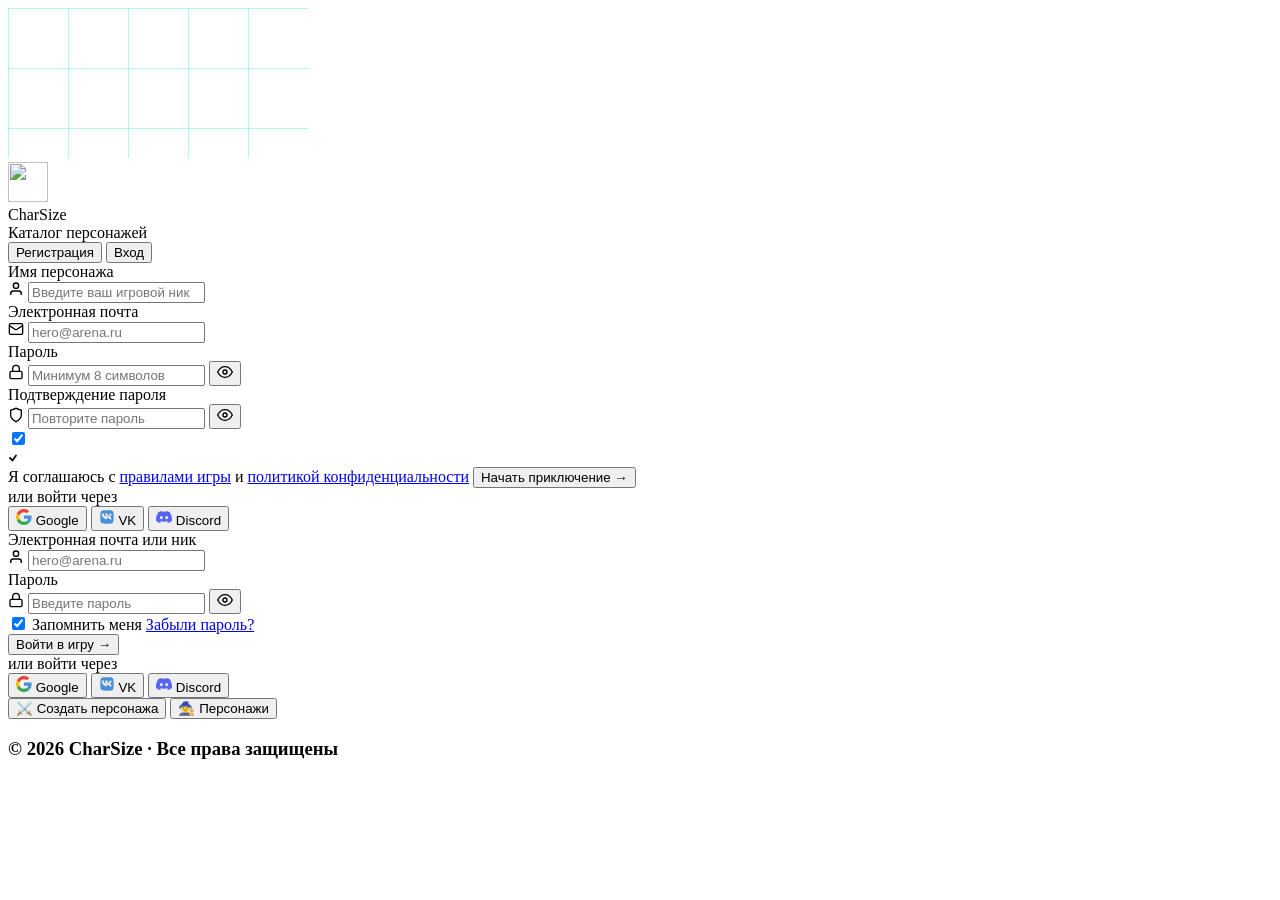
==== index.html @ e8bac0ee "first commit" ====
<!doctype html>
<html lang="en">
  <head>
    <meta charset="UTF-8" />
    <meta name="viewport" content="width=device-width, initial-scale=1.0" />
    <title>CharSize - регистрация</title>
    <link rel="preconnect" href="https://fonts.googleapis.com" />
    <link rel="icon" href="./icons/reg-icon.ico" />
    <link rel="preconnect" href="https://fonts.gstatic.com" crossorigin />
    <link
      href="https://fonts.googleapis.com/css2?family=Cinzel:wght@400;700;900&family=Raleway:wght@300;400;500;600;700&display=swap"
      rel="stylesheet"
    />
    <link rel="stylesheet" href="./styles/root.css" />
    <link rel="stylesheet" href="./styles/style.css" />
  </head>
  <body>
    <header></header>
    <main>
      <!-- Background layers -->
      <div class="bg-img"></div>
      <div class="orb orb-teal"></div>
      <div class="orb orb-purple"></div>
      <div class="orb orb-blue"></div>

      <svg class="grid-svg" xmlns="http://www.w3.org/2000/svg">
        <defs>
          <pattern id="g" width="60" height="60" patternUnits="userSpaceOnUse">
            <path
              d="M60 0L0 0 0 60"
              fill="none"
              stroke="#00e5b4"
              stroke-width=".6"
            />
          </pattern>
        </defs>
        <rect width="100%" height="100%" fill="url(#g)" />
      </svg>

      <!-- Main page -->
      <div class="page">
        <!-- Logo -->
        <div class="logo-wrap">
          <div class="logo-icon">
            <img src="./images/logo.png" alt="" width="40" height="40" />
          </div>
          <div class="logo-title">CharSize</div>
          <div class="logo-sub">Каталог персонажей</div>
        </div>

        <!-- Card -->
        <div class="card">
          <!-- Tabs -->
          <div class="tabs">
            <button class="tab-btn active" data-tab="register">
              Регистрация
            </button>
            <button class="tab-btn" data-tab="login">Вход</button>
          </div>

          <!-- Forms -->
          <div class="form-body">
            <!-- Register panel -->
            <div class="form-panel active" id="panel-register">
              <form onsubmit="return false;">
                <div class="form-group">
                  <label class="form-label">Имя персонажа</label>
                  <div class="input-wrap">
                    <span class="input-icon">
                      <svg
                        width="16"
                        height="16"
                        fill="none"
                        stroke="currentColor"
                        stroke-width="2"
                        viewBox="0 0 24 24"
                      >
                        <path d="M20 21v-2a4 4 0 0 0-4-4H8a4 4 0 0 0-4 4v2" />
                        <circle cx="12" cy="7" r="4" />
                      </svg>
                    </span>
                    <input
                      class="form-input"
                      type="text"
                      placeholder="Введите ваш игровой ник"
                    />
                  </div>
                </div>

                <div class="form-group">
                  <label class="form-label">Электронная почта</label>
                  <div class="input-wrap">
                    <span class="input-icon">
                      <svg
                        width="16"
                        height="16"
                        fill="none"
                        stroke="currentColor"
                        stroke-width="2"
                        viewBox="0 0 24 24"
                      >
                        <rect x="2" y="4" width="20" height="16" rx="2" />
                        <path d="m22 7-8.97 5.7a1.94 1.94 0 0 1-2.06 0L2 7" />
                      </svg>
                    </span>
                    <input
                      class="form-input"
                      type="email"
                      placeholder="hero@arena.ru"
                    />
                  </div>
                </div>

                <div class="form-group">
                  <label class="form-label">Пароль</label>
                  <div class="input-wrap">
                    <span class="input-icon">
                      <svg
                        width="16"
                        height="16"
                        fill="none"
                        stroke="currentColor"
                        stroke-width="2"
                        viewBox="0 0 24 24"
                      >
                        <rect x="3" y="11" width="18" height="11" rx="2" />
                        <path d="M7 11V7a5 5 0 0 1 10 0v4" />
                      </svg>
                    </span>
                    <input
                      class="form-input"
                      type="password"
                      id="reg-pass"
                      placeholder="Минимум 8 символов"
                    />
                    <button
                      type="button"
                      class="input-eye"
                      onclick="togglePass('reg-pass', this)"
                    >
                      <svg
                        class="eye-off"
                        width="16"
                        height="16"
                        fill="none"
                        stroke="currentColor"
                        stroke-width="2"
                        viewBox="0 0 24 24"
                      >
                        <path d="M1 12s4-8 11-8 11 8 11 8-4 8-11 8-11-8-11-8z" />
                        <circle cx="12" cy="12" r="3" />
                      </svg>
                    </button>
                  </div>
                </div>

                <div class="form-group">
                  <label class="form-label">Подтверждение пароля</label>
                  <div class="input-wrap">
                    <span class="input-icon">
                      <svg
                        width="16"
                        height="16"
                        fill="none"
                        stroke="currentColor"
                        stroke-width="2"
                        viewBox="0 0 24 24"
                      >
                        <path d="M12 22s8-4 8-10V5l-8-3-8 3v7c0 6 8 10 8 10z" />
                      </svg>
                    </span>
                    <input
                      class="form-input"
                      type="password"
                      id="reg-confirm"
                      placeholder="Повторите пароль"
                    />
                    <button
                      type="button"
                      class="input-eye"
                      onclick="togglePass('reg-confirm', this)"
                    >
                      <svg
                        class="eye-off"
                        width="16"
                        height="16"
                        fill="none"
                        stroke="currentColor"
                        stroke-width="2"
                        viewBox="0 0 24 24"
                      >
                        <path d="M1 12s4-8 11-8 11 8 11 8-4 8-11 8-11-8-11-8z" />
                        <circle cx="12" cy="12" r="3" />
                      </svg>
                    </button>
                  </div>
                </div>

                <label class="check-label">
                  <input type="checkbox" checked />
                  <div class="check-box">
                    <svg width="10" height="10" viewBox="0 0 10 10" fill="none">
                      <path
                        d="M2 5l2.5 2.5L8 2.5"
                        stroke="#0f0c1a"
                        stroke-width="1.8"
                        stroke-linecap="round"
                        stroke-linejoin="round"
                      />
                    </svg>
                  </div>
                  <span class="check-text">
                    Я соглашаюсь с <a href="#">правилами игры</a> и
                    <a href="#">политикой конфиденциальности</a>
                  </span>
                </label>

                <button type="submit" class="btn-primary">
                  Начать приключение →
                </button>

                <div class="divider">
                  <div class="divider-line"></div>
                  <span class="divider-text">или войти через</span>
                  <div class="divider-line"></div>
                </div>

                <div class="socials">
                  <button type="button" class="btn-social">
                    <svg width="16" height="16" viewBox="0 0 24 24">
                      <path
                        fill="#EA4335"
                        d="M5.266 9.765A7.077 7.077 0 0 1 12 4.909c1.69 0 3.218.6 4.418 1.582L19.91 3C17.782 1.145 15.055 0 12 0 7.27 0 3.198 2.698 1.24 6.65l4.026 3.115Z"
                      />
                      <path
                        fill="#34A853"
                        d="M16.04 18.013c-1.09.703-2.474 1.078-4.04 1.078a7.077 7.077 0 0 1-6.723-4.823l-4.04 3.067A11.965 11.965 0 0 0 12 24c2.933 0 5.735-1.043 7.834-3l-3.793-2.987Z"
                      />
                      <path
                        fill="#4A90D9"
                        d="M19.834 21c2.195-2.048 3.62-5.096 3.62-9 0-.71-.109-1.473-.272-2.182H12v4.637h6.436c-.317 1.559-1.17 2.766-2.395 3.558L19.834 21Z"
                      />
                      <path
                        fill="#FBBC05"
                        d="M5.277 14.268A7.12 7.12 0 0 1 4.909 12c0-.782.125-1.533.357-2.235L1.24 6.65A11.934 11.934 0 0 0 0 12c0 1.92.445 3.73 1.237 5.335l4.04-3.067Z"
                      />
                    </svg>
                    Google
                  </button>
                  <button type="button" class="btn-social">
                    <svg
                      width="16"
                      height="16"
                      viewBox="0 0 24 24"
                      fill="#4a90d9"
                    >
                      <path
                        d="M15.07 2H8.93C3.33 2 2 3.33 2 8.93v6.14C2 20.67 3.33 22 8.93 22h6.14C20.67 22 22 20.67 22 15.07V8.93C22 3.33 20.67 2 15.07 2zm2.88 13.27h-1.64c-.62 0-.81-.5-1.92-1.62-1-.93-1.43-1.05-1.67-1.05-.34 0-.44.1-.44.58v1.48c0 .42-.14.67-1.24.67-1.82 0-3.84-1.1-5.26-3.16C4.5 9.42 4 7.47 4 7.04c0-.23.1-.45.58-.45h1.64c.44 0 .6.2.77.65.83 2.42 2.22 4.54 2.8 4.54.22 0 .31-.1.31-.65V9c-.07-1.17-.68-1.27-.68-1.69 0-.21.17-.42.45-.42h2.58c.37 0 .5.2.5.63v3.4c0 .37.17.5.27.5.22 0 .4-.13.8-.53 1.23-1.38 2.1-3.5 2.1-3.5.12-.23.31-.45.75-.45h1.64c.49 0 .6.25.49.63-.2.94-2.1 3.6-2.1 3.6-.17.27-.23.4 0 .7.17.23.72.7 1.08 1.13.68.77 1.2 1.42 1.34 1.87.14.44-.08.67-.52.67z"
                      />
                    </svg>
                    VK
                  </button>
                  <button type="button" class="btn-social">
                    <svg
                      width="16"
                      height="16"
                      viewBox="0 0 24 24"
                      fill="#5865F2"
                    >
                      <path
                        d="M20.317 4.37a19.791 19.791 0 0 0-4.885-1.515.074.074 0 0 0-.079.037c-.21.375-.444.864-.608 1.25a18.27 18.27 0 0 0-5.487 0 12.64 12.64 0 0 0-.617-1.25.077.077 0 0 0-.079-.037A19.736 19.736 0 0 0 3.677 4.37a.07.07 0 0 0-.032.027C.533 9.046-.32 13.58.099 18.057a.082.082 0 0 0 .031.057 19.9 19.9 0 0 0 5.993 3.03.078.078 0 0 0 .084-.028c.462-.63.874-1.295 1.226-1.994a.076.076 0 0 0-.041-.106 13.107 13.107 0 0 1-1.872-.892.077.077 0 0 1-.008-.128 10.2 10.2 0 0 0 .372-.292.074.074 0 0 1 .077-.01c3.928 1.793 8.18 1.793 12.062 0a.074.074 0 0 1 .078.01c.12.098.246.198.373.292a.077.077 0 0 1-.006.127 12.299 12.299 0 0 1-1.873.892.077.077 0 0 0-.041.107c.36.698.772 1.362 1.225 1.993a.076.076 0 0 0 .084.028 19.839 19.839 0 0 0 6.002-3.03.077.077 0 0 0 .032-.054c.5-5.177-.838-9.674-3.549-13.66a.061.061 0 0 0-.031-.03zM8.02 15.33c-1.183 0-2.157-1.085-2.157-2.419 0-1.333.956-2.419 2.157-2.419 1.21 0 2.176 1.096 2.157 2.42 0 1.333-.956 2.418-2.157 2.418zm7.975 0c-1.183 0-2.157-1.085-2.157-2.419 0-1.333.955-2.419 2.157-2.419 1.21 0 2.176 1.096 2.157 2.42 0 1.333-.946 2.418-2.157 2.418z"
                      />
                    </svg>
                    Discord
                  </button>
                </div>
              </form>
            </div>
            <!-- /register panel -->

            <!-- Login panel -->
            <div class="form-panel" id="panel-login">
              <form onsubmit="return false;">
                <div class="form-group">
                  <label class="form-label">Электронная почта или ник</label>
                  <div class="input-wrap">
                    <span class="input-icon">
                      <svg
                        width="16"
                        height="16"
                        fill="none"
                        stroke="currentColor"
                        stroke-width="2"
                        viewBox="0 0 24 24"
                      >
                        <path d="M20 21v-2a4 4 0 0 0-4-4H8a4 4 0 0 0-4 4v2" />
                        <circle cx="12" cy="7" r="4" />
                      </svg>
                    </span>
                    <input
                      class="form-input"
                      type="text"
                      placeholder="hero@arena.ru"
                    />
                  </div>
                </div>

                <div class="form-group">
                  <label class="form-label">Пароль</label>
                  <div class="input-wrap">
                    <span class="input-icon">
                      <svg
                        width="16"
                        height="16"
                        fill="none"
                        stroke="currentColor"
                        stroke-width="2"
                        viewBox="0 0 24 24"
                      >
                        <rect x="3" y="11" width="18" height="11" rx="2" />
                        <path d="M7 11V7a5 5 0 0 1 10 0v4" />
                      </svg>
                    </span>
                    <input
                      class="form-input"
                      type="password"
                      id="login-pass"
                      placeholder="Введите пароль"
                    />
                    <button
                      type="button"
                      class="input-eye"
                      onclick="togglePass('login-pass', this)"
                    >
                      <svg
                        class="eye-off"
                        width="16"
                        height="16"
                        fill="none"
                        stroke="currentColor"
                        stroke-width="2"
                        viewBox="0 0 24 24"
                      >
                        <path d="M1 12s4-8 11-8 11 8 11 8-4 8-11 8-11-8-11-8z" />
                        <circle cx="12" cy="12" r="3" />
                      </svg>
                    </button>
                  </div>
                </div>

                <div class="form-meta">
                  <label class="remember-label">
                    <input type="checkbox" checked /> Запомнить меня
                  </label>
                  <a href="#" class="forgot-link">Забыли пароль?</a>
                </div>

                <button type="submit" class="btn-primary">Войти в игру →</button>

                <div class="divider">
                  <div class="divider-line"></div>
                  <span class="divider-text">или войти через</span>
                  <div class="divider-line"></div>
                </div>

                <div class="socials">
                  <button type="button" class="btn-social">
                    <svg width="16" height="16" viewBox="0 0 24 24">
                      <path
                        fill="#EA4335"
                        d="M5.266 9.765A7.077 7.077 0 0 1 12 4.909c1.69 0 3.218.6 4.418 1.582L19.91 3C17.782 1.145 15.055 0 12 0 7.27 0 3.198 2.698 1.24 6.65l4.026 3.115Z"
                      />
                      <path
                        fill="#34A853"
                        d="M16.04 18.013c-1.09.703-2.474 1.078-4.04 1.078a7.077 7.077 0 0 1-6.723-4.823l-4.04 3.067A11.965 11.965 0 0 0 12 24c2.933 0 5.735-1.043 7.834-3l-3.793-2.987Z"
                      />
                      <path
                        fill="#4A90D9"
                        d="M19.834 21c2.195-2.048 3.62-5.096 3.62-9 0-.71-.109-1.473-.272-2.182H12v4.637h6.436c-.317 1.559-1.17 2.766-2.395 3.558L19.834 21Z"
                      />
                      <path
                        fill="#FBBC05"
                        d="M5.277 14.268A7.12 7.12 0 0 1 4.909 12c0-.782.125-1.533.357-2.235L1.24 6.65A11.934 11.934 0 0 0 0 12c0 1.92.445 3.73 1.237 5.335l4.04-3.067Z"
                      />
                    </svg>
                    Google
                  </button>
                  <button type="button" class="btn-social">
                    <svg
                      width="16"
                      height="16"
                      viewBox="0 0 24 24"
                      fill="#4a90d9"
                    >
                      <path
                        d="M15.07 2H8.93C3.33 2 2 3.33 2 8.93v6.14C2 20.67 3.33 22 8.93 22h6.14C20.67 22 22 20.67 22 15.07V8.93C22 3.33 20.67 2 15.07 2zm2.88 13.27h-1.64c-.62 0-.81-.5-1.92-1.62-1-.93-1.43-1.05-1.67-1.05-.34 0-.44.1-.44.58v1.48c0 .42-.14.67-1.24.67-1.82 0-3.84-1.1-5.26-3.16C4.5 9.42 4 7.47 4 7.04c0-.23.1-.45.58-.45h1.64c.44 0 .6.2.77.65.83 2.42 2.22 4.54 2.8 4.54.22 0 .31-.1.31-.65V9c-.07-1.17-.68-1.27-.68-1.69 0-.21.17-.42.45-.42h2.58c.37 0 .5.2.5.63v3.4c0 .37.17.5.27.5.22 0 .4-.13.8-.53 1.23-1.38 2.1-3.5 2.1-3.5.12-.23.31-.45.75-.45h1.64c.49 0 .6.25.49.63-.2.94-2.1 3.6-2.1 3.6-.17.27-.23.4 0 .7.17.23.72.7 1.08 1.13.68.77 1.2 1.42 1.34 1.87.14.44-.08.67-.52.67z"
                      />
                    </svg>
                    VK
                  </button>
                  <button type="button" class="btn-social">
                    <svg
                      width="16"
                      height="16"
                      viewBox="0 0 24 24"
                      fill="#5865F2"
                    >
                      <path
                        d="M20.317 4.37a19.791 19.791 0 0 0-4.885-1.515.074.074 0 0 0-.079.037c-.21.375-.444.864-.608 1.25a18.27 18.27 0 0 0-5.487 0 12.64 12.64 0 0 0-.617-1.25.077.077 0 0 0-.079-.037A19.736 19.736 0 0 0 3.677 4.37a.07.07 0 0 0-.032.027C.533 9.046-.32 13.58.099 18.057a.082.082 0 0 0 .031.057 19.9 19.9 0 0 0 5.993 3.03.078.078 0 0 0 .084-.028c.462-.63.874-1.295 1.226-1.994a.076.076 0 0 0-.041-.106 13.107 13.107 0 0 1-1.872-.892.077.077 0 0 1-.008-.128 10.2 10.2 0 0 0 .372-.292.074.074 0 0 1 .077-.01c3.928 1.793 8.18 1.793 12.062 0a.074.074 0 0 1 .078.01c.12.098.246.198.373.292a.077.077 0 0 1-.006.127 12.299 12.299 0 0 1-1.873.892.077.077 0 0 0-.041.107c.36.698.772 1.362 1.225 1.993a.076.076 0 0 0 .084.028 19.839 19.839 0 0 0 6.002-3.03.077.077 0 0 0 .032-.054c.5-5.177-.838-9.674-3.549-13.66a.061.061 0 0 0-.031-.03zM8.02 15.33c-1.183 0-2.157-1.085-2.157-2.419 0-1.333.956-2.419 2.157-2.419 1.21 0 2.176 1.096 2.157 2.42 0 1.333-.956 2.418-2.157 2.418zm7.975 0c-1.183 0-2.157-1.085-2.157-2.419 0-1.333.955-2.419 2.157-2.419 1.21 0 2.176 1.096 2.157 2.42 0 1.333-.946 2.418-2.157 2.418z"
                      />
                    </svg>
                    Discord
                  </button>
                </div>
              </form>
            </div>
            <!-- /login panel -->
          </div>
          <!-- /form-body -->
        </div>
        <!-- /card -->

        <div class="bottom-nav">
          <button class="btn-create">⚔️ Создать персонажа</button>
          <button class="btn-chars">🧙 Персонажи</button>
        </div>
      </div>
      <!-- /page -->
    </main>
    <footer><h3>© 2026 CharSize · Все права защищены</h3></footer>
    <script src="register.js"></script>
  </body>
</html>
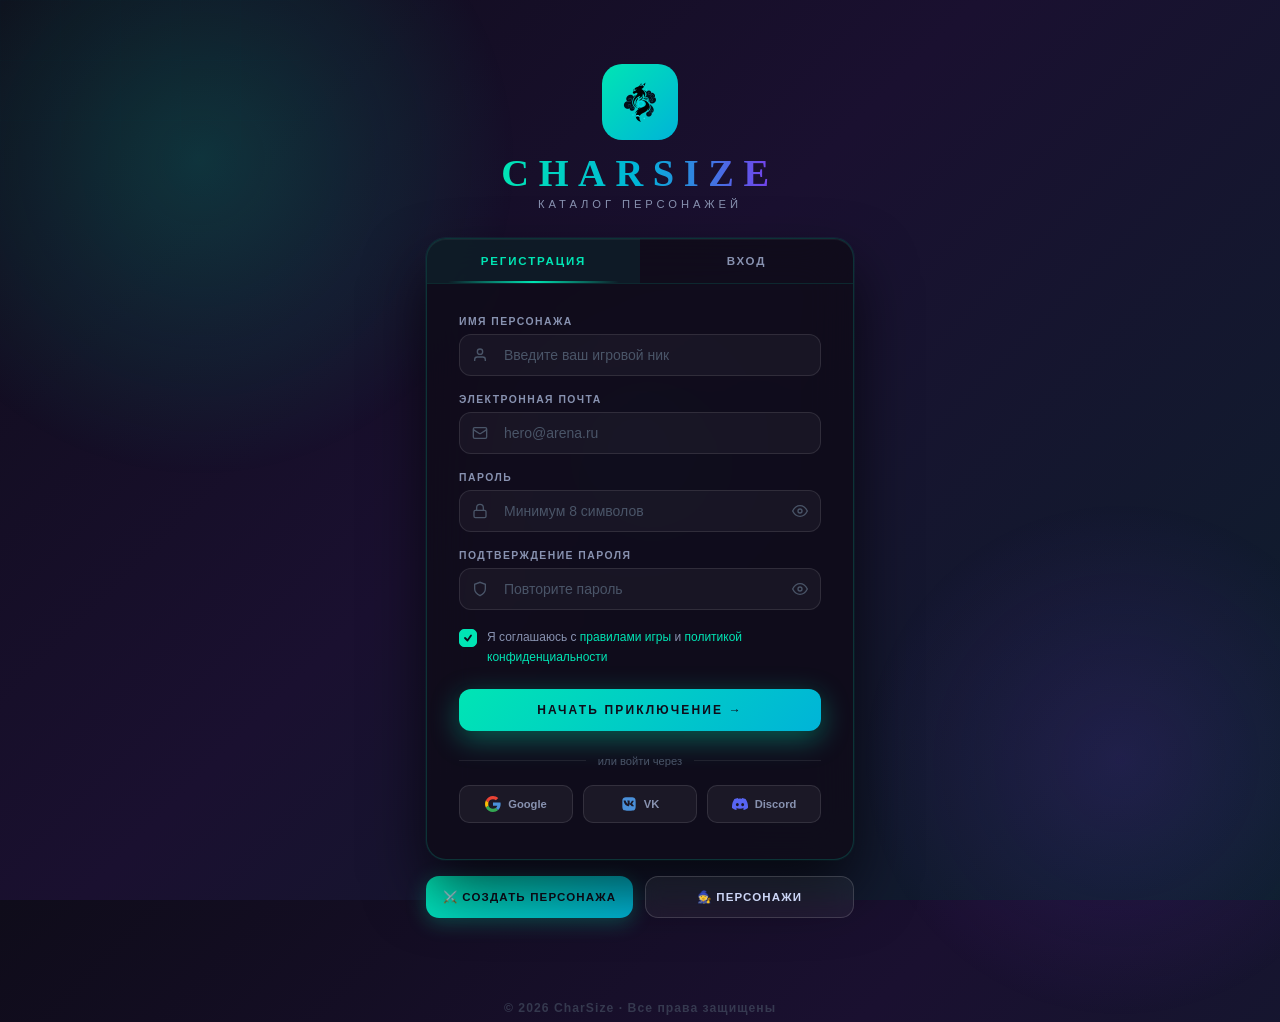
==== commit 523c3f20: "CharSer" ====
--- a/index.html
+++ b/index.html
@@ -5,14 +5,14 @@
     <meta name="viewport" content="width=device-width, initial-scale=1.0" />
     <title>CharSize - регистрация</title>
     <link rel="preconnect" href="https://fonts.googleapis.com" />
-    <link rel="icon" href="./icons/reg-icon.ico" />
+    <link rel="icon" href="./register/icons/reg-icon.ico" />
     <link rel="preconnect" href="https://fonts.gstatic.com" crossorigin />
     <link
       href="https://fonts.googleapis.com/css2?family=Cinzel:wght@400;700;900&family=Raleway:wght@300;400;500;600;700&display=swap"
       rel="stylesheet"
     />
-    <link rel="stylesheet" href="./styles/root.css" />
-    <link rel="stylesheet" href="./styles/style.css" />
+    <link rel="stylesheet" href="./register/styles/root.css" />
+    <link rel="stylesheet" href="./register/styles/style.css" />
   </head>
   <body>
     <header></header>
@@ -42,7 +42,7 @@
         <!-- Logo -->
         <div class="logo-wrap">
           <div class="logo-icon">
-            <img src="./images/logo.png" alt="" width="40" height="40" />
+            <img src="./register/images/logo.png" alt="" width="40" height="40" />
           </div>
           <div class="logo-title">CharSize</div>
           <div class="logo-sub">Каталог персонажей</div>
@@ -428,6 +428,6 @@
       <!-- /page -->
     </main>
     <footer><h3>© 2026 CharSize · Все права защищены</h3></footer>
-    <script src="register.js"></script>
+    <script src="./register/register.js"></script>
   </body>
 </html>
--- a/register/styles/root.css
+++ b/register/styles/root.css
@@ -0,0 +1,36 @@
+*,
+*::before,
+*::after {
+  box-sizing: border-box;
+  margin: 0;
+  padding: 0;
+}
+
+:root {
+  --teal: #00e5b4;
+  --teal2: #00b4d8;
+  --purple: #7c3aed;
+  --bg: #0f0c1a;
+  --card: rgba(15, 12, 26, 0.88);
+  --text: #ccd6f6;
+  --muted: #8892b0;
+  --faint: #4a5568;
+  --border: rgba(0, 229, 180, 0.18);
+}
+
+html,
+body {
+  height: 100%;
+}
+
+body {
+  min-height: 100vh;
+  display: flex;
+  flex-direction: column;          /* ← вертикально */
+  align-items: center;             /* центр по горизонтали */
+  background: linear-gradient(135deg, #0f0c1a 0%, #1a1030 45%, #0d1f2d 100%);
+  font-family: "Raleway", sans-serif;
+  color: var(--text);
+  overflow-x: hidden;
+  padding: 0;                      /* убери огромный padding */
+}
--- a/register/styles/style.css
+++ b/register/styles/style.css
@@ -0,0 +1,545 @@
+main {
+  width: 100%;
+  display: flex;
+  justify-content: center;
+  align-items: center;
+  padding: 40px 16px 16px;   /* меньше снизу */
+  position: relative;
+  z-index: 1;
+}
+
+footer {
+  width: 100%;
+  text-align: center;
+  padding: 8px 16px;          /* было 20px */
+  font-family: "Raleway", sans-serif;
+  font-size: 0.7rem;
+  font-weight: 300;
+  color: var(--faint);
+  letter-spacing: 0.12em;
+  opacity: 0.6;
+  position: relative;
+  z-index: 1;
+  line-height: 1;
+}
+
+/* ── Background layers ──────────────────────── */
+.bg-img {
+  position: fixed;
+  inset: 0;
+  background: url("/images/bg.jpg") center/cover no-repeat;
+  opacity: 0.22;
+  pointer-events: none;
+  z-index: 0;
+}
+
+.grid-svg {
+  position: fixed;
+  inset: 0;
+  opacity: 0.04;
+  pointer-events: none;
+  z-index: 0;
+}
+
+.orb {
+  position: fixed;
+  border-radius: 50%;
+  pointer-events: none;
+  z-index: 0;
+}
+.orb-teal {
+  width: 640px;
+  height: 640px;
+  top: -160px;
+  left: -120px;
+  background: radial-gradient(circle, var(--teal) 0%, transparent 70%);
+  opacity: 0.18;
+  animation: orbPulse 7s ease-in-out infinite;
+}
+.orb-purple {
+  width: 520px;
+  height: 520px;
+  bottom: -120px;
+  right: -100px;
+  background: radial-gradient(circle, var(--purple) 0%, transparent 70%);
+  opacity: 0.15;
+  animation: orbPulse 9s ease-in-out infinite reverse;
+}
+.orb-blue {
+  width: 320px;
+  height: 320px;
+  top: 50%;
+  left: 50%;
+  transform: translate(-50%, -50%);
+  background: radial-gradient(circle, #00b4d8 0%, transparent 70%);
+  opacity: 0.08;
+  animation: orbPulse 5s ease-in-out infinite;
+}
+
+@keyframes orbPulse {
+  0%,
+  100% {
+    transform: scale(1);
+  }
+  50% {
+    transform: scale(1.18);
+  }
+}
+
+/* ── Page wrapper ───────────────────────────── */
+.page {
+  position: relative;
+  z-index: 1;
+  width: 100%;
+  max-width: 460px;
+  padding: 24px 16px 40px;
+  animation: fadeUp 0.55s ease-out both;
+}
+
+@keyframes fadeUp {
+  from {
+    opacity: 0;
+    transform: translateY(28px);
+  }
+  to {
+    opacity: 1;
+    transform: translateY(0);
+  }
+}
+
+/* ── Logo ───────────────────────────────────── */
+.logo-wrap {
+  display: flex;
+  flex-direction: column;
+  align-items: center;
+  margin-bottom: 28px;
+}
+
+.logo-icon {
+  width: 76px;
+  height: 76px;
+  border-radius: 20px;
+  background: linear-gradient(135deg, var(--teal), var(--teal2));
+  display: flex;
+  align-items: center;
+  justify-content: center;
+  margin-bottom: 14px;
+}
+
+.logo-title {
+  font-family: "Cinzel", serif;
+  font-size: 2.4rem;
+  font-weight: 900;
+  letter-spacing: 0.25em;
+  text-transform: uppercase;
+  background: linear-gradient(90deg, var(--teal), var(--teal2), var(--purple));
+  -webkit-background-clip: text;
+  -webkit-text-fill-color: transparent;
+  background-clip: text;
+  line-height: 1;
+}
+
+.logo-sub {
+  margin-top: 6px;
+  font-size: 0.7rem;
+  letter-spacing: 0.35em;
+  text-transform: uppercase;
+  color: var(--muted);
+}
+
+/* ── Card ───────────────────────────────────── */
+.card {
+  background: var(--card);
+  border: 1px solid var(--border);
+  border-radius: 20px;
+  backdrop-filter: blur(22px);
+  -webkit-backdrop-filter: blur(22px);
+  overflow: hidden;
+  box-shadow:
+    0 30px 60px rgba(0, 0, 0, 0.65),
+    0 0 0 1px rgba(0, 229, 180, 0.08),
+    inset 0 1px 0 rgba(255, 255, 255, 0.05);
+}
+
+/* ── Tabs ───────────────────────────────────── */
+.tabs {
+  display: flex;
+  border-bottom: 1px solid rgba(0, 229, 180, 0.13);
+}
+
+.tab-btn {
+  flex: 1;
+  padding: 16px 0;
+  font-size: 0.72rem;
+  font-weight: 700;
+  letter-spacing: 0.16em;
+  text-transform: uppercase;
+  cursor: pointer;
+  border: none;
+  background: transparent;
+  color: var(--muted);
+  position: relative;
+  transition:
+    color 0.25s,
+    background 0.25s;
+  font-family: "Raleway", sans-serif;
+}
+.tab-btn.active {
+  color: var(--teal);
+  background: rgba(0, 229, 180, 0.07);
+}
+.tab-btn.active::after {
+  content: "";
+  position: absolute;
+  bottom: 0;
+  left: 10%;
+  right: 10%;
+  height: 2px;
+  border-radius: 2px;
+  background: linear-gradient(90deg, transparent, var(--teal), transparent);
+}
+
+/* ── Forms ──────────────────────────────────── */
+.form-body {
+  padding: 32px 32px 36px;
+}
+
+.form-panel {
+  display: none;
+}
+.form-panel.active {
+  display: block;
+}
+
+.form-group {
+  margin-bottom: 18px;
+}
+
+.form-label {
+  display: block;
+  font-size: 0.65rem;
+  font-weight: 700;
+  letter-spacing: 0.14em;
+  text-transform: uppercase;
+  color: var(--muted);
+  margin-bottom: 7px;
+}
+
+.input-wrap {
+  position: relative;
+}
+
+.input-icon {
+  position: absolute;
+  left: 13px;
+  top: 50%;
+  transform: translateY(-50%);
+  color: var(--faint);
+  pointer-events: none;
+  transition: color 0.2s;
+  display: flex;
+  align-items: center;
+}
+
+.input-wrap:focus-within .input-icon {
+  color: var(--teal);
+}
+
+.form-input {
+  width: 100%;
+  padding: 12px 44px;
+  border-radius: 12px;
+  border: 1px solid rgba(255, 255, 255, 0.1);
+  background: rgba(255, 255, 255, 0.04);
+  color: var(--text);
+  font-size: 0.875rem;
+  font-family: "Raleway", sans-serif;
+  outline: none;
+  transition:
+    border 0.2s,
+    background 0.2s,
+    box-shadow 0.2s;
+}
+
+.form-input::placeholder {
+  color: var(--faint);
+}
+
+.form-input:focus {
+  border-color: rgba(0, 229, 180, 0.5);
+  background: rgba(0, 229, 180, 0.05);
+  box-shadow: 0 0 0 3px rgba(0, 229, 180, 0.1);
+}
+
+.form-input.no-left-icon {
+  padding-left: 16px;
+}
+.form-input.no-right-icon {
+  padding-right: 16px;
+}
+
+.input-eye {
+  position: absolute;
+  right: 13px;
+  top: 50%;
+  transform: translateY(-50%);
+  background: none;
+  border: none;
+  cursor: pointer;
+  color: var(--faint);
+  display: flex;
+  align-items: center;
+  transition: color 0.2s;
+  padding: 0;
+}
+.input-eye:hover {
+  color: var(--teal);
+}
+
+/* ── Checkbox ───────────────────────────────── */
+.check-label {
+  display: flex;
+  align-items: flex-start;
+  gap: 10px;
+  cursor: pointer;
+  margin-bottom: 22px;
+}
+
+.check-box {
+  width: 18px;
+  height: 18px;
+  flex-shrink: 0;
+  border-radius: 5px;
+  border: 1px solid rgba(0, 229, 180, 0.35);
+  background: rgba(0, 229, 180, 0.08);
+  display: flex;
+  align-items: center;
+  justify-content: center;
+  margin-top: 1px;
+  transition:
+    background 0.2s,
+    border 0.2s;
+}
+
+.check-label input[type="checkbox"] {
+  display: none;
+}
+.check-label input[type="checkbox"]:checked + .check-box {
+  background: var(--teal);
+  border-color: var(--teal);
+}
+.check-label input[type="checkbox"]:checked + .check-box svg {
+  opacity: 1;
+}
+.check-box svg {
+  opacity: 0;
+  transition: opacity 0.15s;
+}
+
+.check-text {
+  font-size: 0.75rem;
+  line-height: 1.6;
+  color: var(--muted);
+}
+.check-text a {
+  color: var(--teal);
+  text-decoration: none;
+}
+.check-text a:hover {
+  text-decoration: underline;
+}
+
+/* ── Remember / Forgot ──────────────────────── */
+.form-meta {
+  display: flex;
+  align-items: center;
+  justify-content: space-between;
+  margin-bottom: 22px;
+}
+.remember-label {
+  display: flex;
+  align-items: center;
+  gap: 8px;
+  cursor: pointer;
+  font-size: 0.75rem;
+  color: var(--muted);
+}
+.remember-label input {
+  accent-color: var(--teal);
+  width: 15px;
+  height: 15px;
+}
+.forgot-link {
+  font-size: 0.75rem;
+  color: var(--teal);
+  text-decoration: none;
+  transition: opacity 0.2s;
+}
+.forgot-link:hover {
+  opacity: 0.7;
+}
+
+/* ── Submit button ──────────────────────────── */
+.btn-primary {
+  width: 100%;
+  padding: 14px;
+  border: none;
+  border-radius: 12px;
+  background: linear-gradient(135deg, var(--teal) 0%, var(--teal2) 100%);
+  color: #0f0c1a;
+  font-family: "Raleway", sans-serif;
+  font-size: 0.75rem;
+  font-weight: 800;
+  letter-spacing: 0.18em;
+  text-transform: uppercase;
+  cursor: pointer;
+  box-shadow:
+    0 8px 28px rgba(0, 229, 180, 0.38),
+    0 2px 8px rgba(0, 0, 0, 0.3);
+  transition:
+    transform 0.2s,
+    box-shadow 0.2s;
+  margin-bottom: 24px;
+}
+.btn-primary:hover {
+  transform: scale(1.025);
+  box-shadow:
+    0 12px 36px rgba(0, 229, 180, 0.5),
+    0 2px 8px rgba(0, 0, 0, 0.3);
+}
+.btn-primary:active {
+  transform: scale(0.98);
+}
+
+/* ── Divider ────────────────────────────────── */
+.divider {
+  display: flex;
+  align-items: center;
+  gap: 12px;
+  margin-bottom: 18px;
+}
+.divider-line {
+  flex: 1;
+  height: 1px;
+  background: rgba(255, 255, 255, 0.08);
+}
+.divider-text {
+  font-size: 0.7rem;
+  color: var(--faint);
+  white-space: nowrap;
+}
+
+/* ── Social buttons ─────────────────────────── */
+.socials {
+  display: flex;
+  gap: 10px;
+}
+
+.btn-social {
+  flex: 1;
+  display: flex;
+  align-items: center;
+  justify-content: center;
+  gap: 7px;
+  padding: 10px 6px;
+  border-radius: 10px;
+  border: 1px solid rgba(255, 255, 255, 0.1);
+  background: rgba(255, 255, 255, 0.05);
+  color: var(--muted);
+  font-size: 0.7rem;
+  font-weight: 600;
+  font-family: "Raleway", sans-serif;
+  cursor: pointer;
+  transition:
+    background 0.2s,
+    border 0.2s,
+    transform 0.2s;
+}
+.btn-social:hover {
+  background: rgba(255, 255, 255, 0.1);
+  border-color: rgba(255, 255, 255, 0.22);
+  transform: scale(1.04);
+}
+
+/* ── Bottom nav ─────────────────────────────── */
+.bottom-nav {
+  display: flex;
+  gap: 12px;
+  margin-top: 16px;
+}
+
+.btn-create {
+  flex: 1;
+  padding: 13px;
+  border: none;
+  border-radius: 13px;
+  background: linear-gradient(135deg, var(--teal), var(--teal2));
+  color: #0f0c1a;
+  font-family: "Raleway", sans-serif;
+  font-size: 0.72rem;
+  font-weight: 800;
+  letter-spacing: 0.1em;
+  text-transform: uppercase;
+  cursor: pointer;
+  box-shadow: 0 4px 20px rgba(0, 229, 180, 0.3);
+  transition:
+    transform 0.2s,
+    box-shadow 0.2s;
+}
+.btn-create:hover {
+  transform: scale(1.03);
+  box-shadow: 0 8px 30px rgba(0, 229, 180, 0.45);
+}
+
+.btn-chars {
+  flex: 1;
+  padding: 13px;
+  border-radius: 13px;
+  border: 1px solid rgba(255, 255, 255, 0.15);
+  background: rgba(255, 255, 255, 0.05);
+  color: var(--text);
+  font-family: "Raleway", sans-serif;
+  font-size: 0.72rem;
+  font-weight: 700;
+  letter-spacing: 0.1em;
+  text-transform: uppercase;
+  cursor: pointer;
+  backdrop-filter: blur(10px);
+  transition:
+    background 2s,
+    transform 0.2s;
+}
+.btn-chars:hover {
+  background: rgba(255, 255, 255, 0.1);
+  transform: scale(1.03);
+}
+
+/* ── Footer ─────────────────────────────────── */
+footer {
+  text-align: center;
+  margin-top: 20px;
+  font-size: 0.65rem;
+  color: var(--faint);
+  letter-spacing: 0.1em;
+}
+
+/* ── Autofill fix ───────────────────────────── */
+input:-webkit-autofill,
+input:-webkit-autofill:hover,
+input:-webkit-autofill:focus {
+  -webkit-box-shadow: 0 0 0 1000px rgba(15, 12, 26, 0.98) inset !important;
+  -webkit-text-fill-color: #ccd6f6 !important;
+  caret-color: var(--teal);
+}
+
+/* ── Scrollbar ──────────────────────────────── */
+::-webkit-scrollbar {
+  width: 6px;
+}
+::-webkit-scrollbar-track {
+  background: transparent;
+}
+::-webkit-scrollbar-thumb {
+  background: rgba(0, 229, 180, 0.3);
+  border-radius: 3px;
+}
